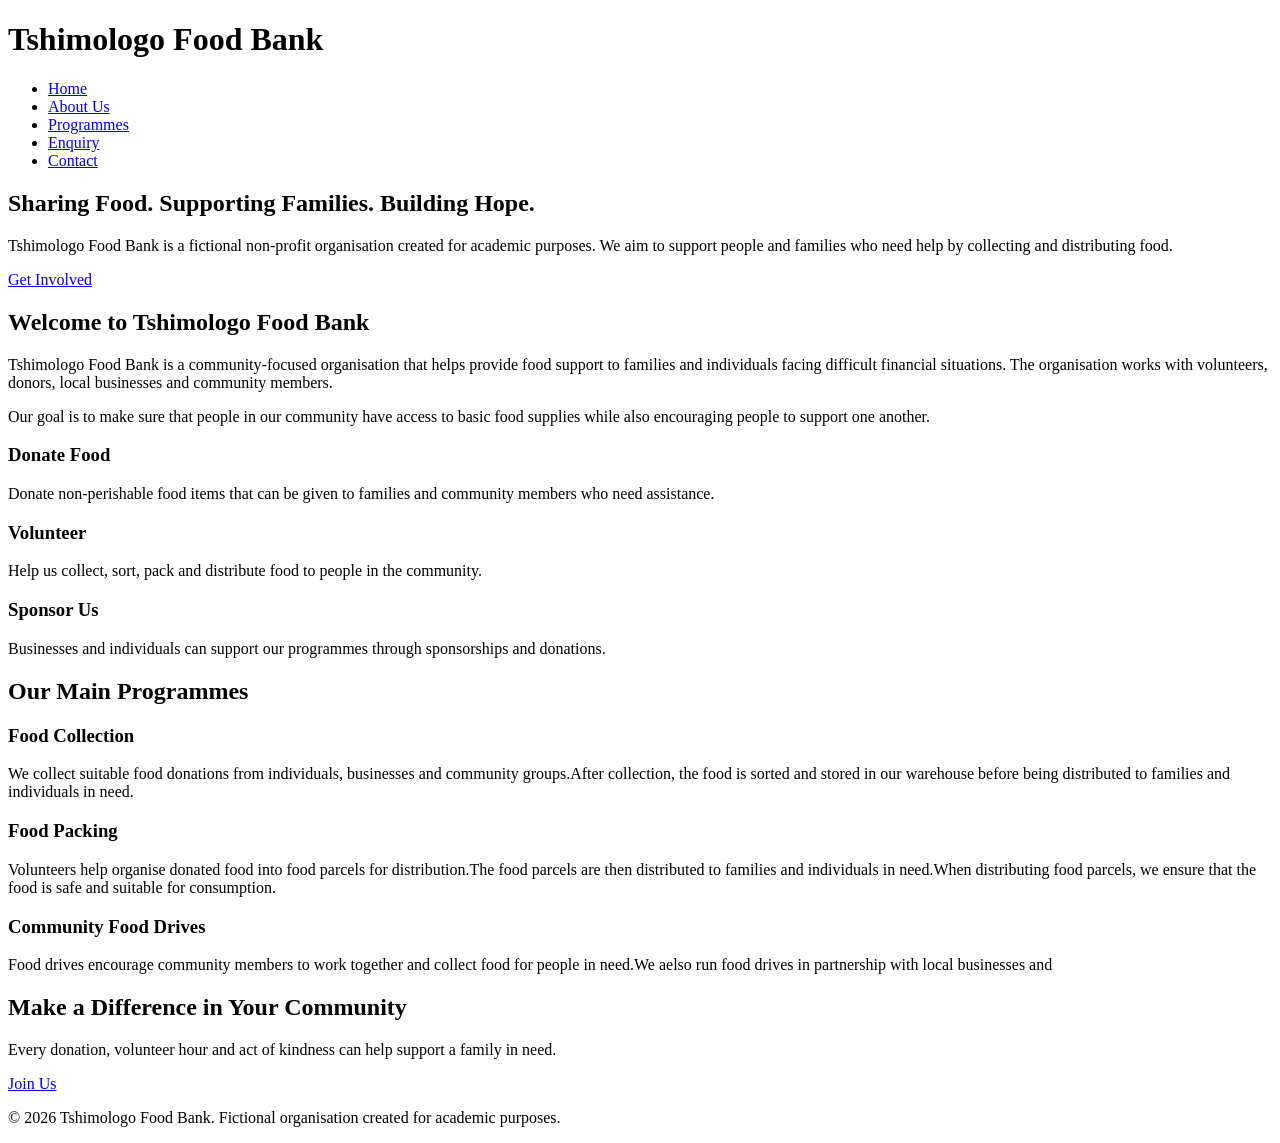
==== index.html @ 22984b60 "second commit" ====
<!DOCTYPE html>
<html lang="en">
<head>
    <meta charset="UTF-8">
    <meta name="viewport" content="width=device-width, initial-scale=1.0">
    <title>Tshimologo Food Bank | Home</title>
    <link rel="stylesheet" href="css/style.css">
</head>

<body>

<header class="site-header">
    <div class="container">
        <h1>Tshimologo Food Bank</h1>

        <nav>
            <ul class="nav-list">
                <li><a href="index.html" class="active">Home</a></li>
                <li><a href="about.html">About Us</a></li>
                <li><a href="services.html">Programmes</a></li>
                <li><a href="enquiry.html">Enquiry</a></li>
                <li><a href="contact.html">Contact</a></li>
            </ul>
        </nav>
    </div>
</header>

<main>

    <section class="hero">
        <div class="container">
            <h2>Sharing Food. Supporting Families. Building Hope.</h2>

            <p>
                Tshimologo Food Bank is a fictional non-profit organisation
                created for academic purposes. We aim to support people and
                families who need help by collecting and distributing food.
            </p>

            <a href="enquiry.html" class="button">Get Involved</a>
        </div>
    </section>

    <section class="section">
        <div class="container">

            <h2>Welcome to Tshimologo Food Bank</h2>

            <p>
                Tshimologo Food Bank is a community-focused organisation that
                helps provide food support to families and individuals facing
                difficult financial situations. The organisation works with
                volunteers, donors, local businesses and community members.
            </p>

            <p>
                Our goal is to make sure that people in our community have
                access to basic food supplies while also encouraging people
                to support one another.
            </p>

            <div class="card-grid">

                <article class="card">
                    <h3>Donate Food</h3>
                    <p>
                        Donate non-perishable food items that can be given to
                        families and community members who need assistance.
                    </p>
                </article>

                <article class="card">
                    <h3>Volunteer</h3>
                    <p>
                        Help us collect, sort, pack and distribute food to
                        people in the community.
                    </p>
                </article>

                <article class="card">
                    <h3>Sponsor Us</h3>
                    <p>
                        Businesses and individuals can support our programmes
                        through sponsorships and donations.
                    </p>
                </article>

            </div>
        </div>
    </section>

    <section class="section light-section">
        <div class="container">

            <h2>Our Main Programmes</h2>

            <div class="card-grid">

                <article class="card">
                    <h3>Food Collection</h3>
                    <p>
                        We collect suitable food donations from individuals,
                        businesses and community groups.After collection, the food is sorted and stored in our warehouse before being distributed to families and individuals in need.
                    </p>
                </article>

                <article class="card">
                    <h3>Food Packing</h3>
                    <p>
                        Volunteers help organise donated food into food
                        parcels for distribution.The food parcels are then distributed to families and individuals in need.When distributing food parcels, we ensure that the food is safe and suitable for consumption.
                    </p>
                </article>

                <article class="card">
                    <h3>Community Food Drives</h3>
                    <p>
                        Food drives encourage community members to work
                        together and collect food for people in need.We aelso run food drives in partnership with local businesses and
                    </p>
                </article>

            </div>

        </div>
    </section>

    <section class="cta">
        <div class="container">
            <h2>Make a Difference in Your Community</h2>

            <p>
                Every donation, volunteer hour and act of kindness can help
                support a family in need.
            </p>

            <a href="enquiry.html" class="button">Join Us</a>
        </div>
    </section>

</main>

<footer class="site-footer">
    <div class="container">
        <p>
            &copy; 2026 Tshimologo Food Bank. Fictional organisation created
            for academic purposes.
        </p>
    </div>
</footer>

<script src="js/script.js"></script>

</body>
</html>
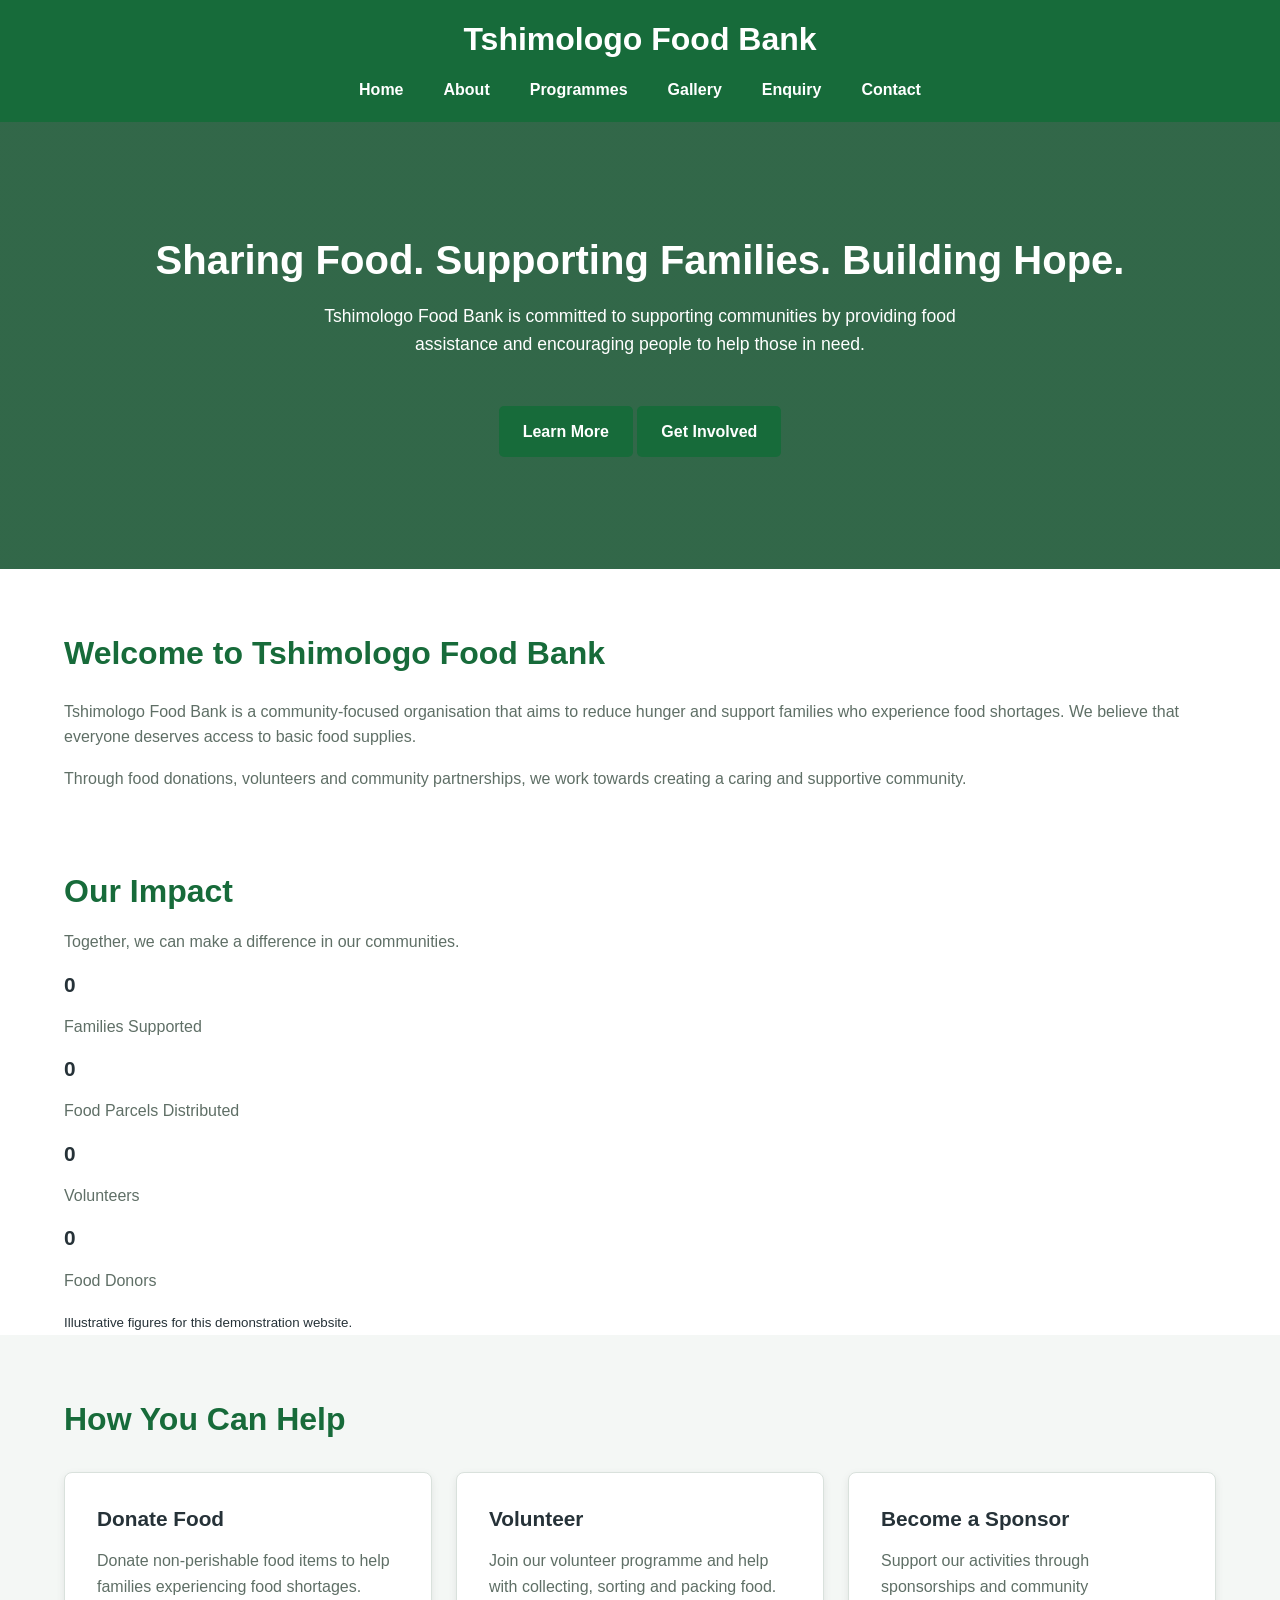
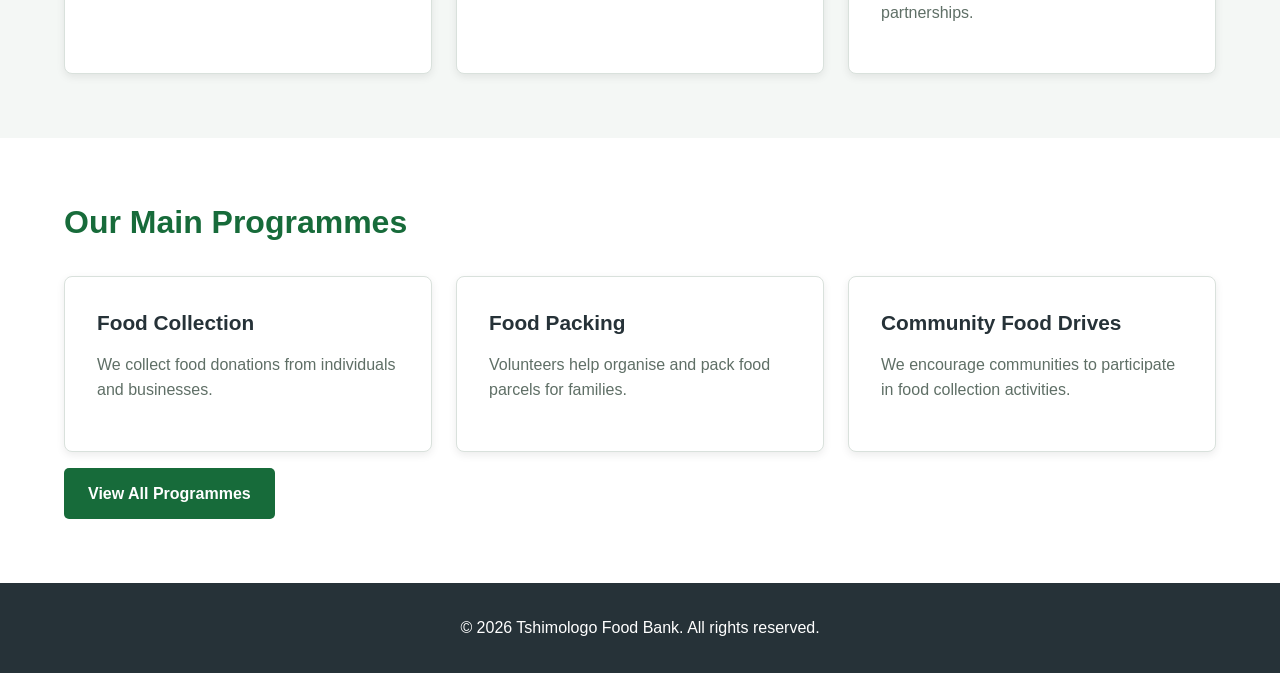
==== commit 50b92cb8: "Complete Part 3 website improvements and SEO implementation" ====
--- a/index.html
+++ b/index.html
@@ -1,155 +1,200 @@
 <!DOCTYPE html>
 <html lang="en">
+
 <head>
     <meta charset="UTF-8">
-    <meta name="viewport" content="width=device-width, initial-scale=1.0">
+    <meta name="viewport" content="width=device-width, initial-scale=1.0"
+    >
+
     <title>Tshimologo Food Bank | Home</title>
-    <link rel="stylesheet" href="css/style.css">
+
+    <meta name="description"
+        content="Welcome to Tshimologo Food Bank. We support communities through food donations, volunteering and community programmes.">
+
+    <meta name="keywords"
+        content="Tshimologo Food Bank, food donations, food bank, community support, volunteering">
+
+    <link rel="stylesheet" href="style/style.css">
 </head>
 
 <body>
 
-<header class="site-header">
+    <header>
+        <div class="container">
+            <h1>Tshimologo Food Bank</h1>
+
+            <nav>
+                <ul>
+                    <li><a href="index.html">Home</a></li>
+                    <li><a href="about.html">About</a></li>
+                    <li><a href="services.html">Programmes</a></li>
+                    <li><a href="gallery.html">Gallery</a></li>
+                    <li><a href="enquiry.html">Enquiry</a></li>
+                    <li><a href="contact.html">Contact</a></li>
+                </ul>
+            </nav>
+        </div>
+    </header>
+
+    <main>
+
+        <section class="hero">
+            <div class="container">
+                <h2>Sharing Food. Supporting Families. Building Hope.</h2>
+
+                <p>
+                    Tshimologo Food Bank is committed to supporting
+                    communities by providing food assistance and
+                    encouraging people to help those in need.
+                </p>
+
+                <a href="about.html" class="btn">Learn More</a>
+                <a href="enquiry.html" class="btn">Get Involved</a>
+            </div>
+        </section>
+
+        <section class="section">
+            <div class="container">
+
+                <h2>Welcome to Tshimologo Food Bank</h2>
+
+                <p>
+                    Tshimologo Food Bank is a community-focused
+                    organisation that aims to reduce hunger and
+                    support families who experience food shortages.
+                    We believe that everyone deserves access to
+                    basic food supplies.
+                </p>
+
+                <p>
+                    Through food donations, volunteers and
+                    community partnerships, we work towards
+                    creating a caring and supportive community.
+                </p>
+
+            </div>
+        </section>
+
+        <!-- Our Impact Section -->
+<section class="statistics">
     <div class="container">
-        <h1>Tshimologo Food Bank</h1>
-
-        <nav>
-            <ul class="nav-list">
-                <li><a href="index.html" class="active">Home</a></li>
-                <li><a href="about.html">About Us</a></li>
-                <li><a href="services.html">Programmes</a></li>
-                <li><a href="enquiry.html">Enquiry</a></li>
-                <li><a href="contact.html">Contact</a></li>
-            </ul>
-        </nav>
+
+        <h2>Our Impact</h2>
+        <p>Together, we can make a difference in our communities.</p>
+
+        <div class="stats-container">
+
+            <div class="stat-box">
+                <h3 class="counter" data-target="500">0</h3>
+                <p>Families Supported</p>
+            </div>
+
+            <div class="stat-box">
+                <h3 class="counter" data-target="1000">0</h3>
+                <p>Food Parcels Distributed</p>
+            </div>
+
+            <div class="stat-box">
+                <h3 class="counter" data-target="100">0</h3>
+                <p>Volunteers</p>
+            </div>
+
+            <div class="stat-box">
+                <h3 class="counter" data-target="50">0</h3>
+                <p>Food Donors</p>
+            </div>
+
+        </div>
+
+        <small>Illustrative figures for this demonstration website.</small>
+
     </div>
-</header>
-
-<main>
-
-    <section class="hero">
+</section>
+
+        <section class="section light-section">
+            <div class="container">
+
+                <h2>How You Can Help</h2>
+
+                <div class="card-grid">
+
+                    <div class="card">
+                        <h3>Donate Food</h3>
+                        <p>
+                            Donate non-perishable food items to
+                            help families experiencing food shortages.
+                        </p>
+                    </div>
+
+                    <div class="card">
+                        <h3>Volunteer</h3>
+                        <p>
+                            Join our volunteer programme and help
+                            with collecting, sorting and packing food.
+                        </p>
+                    </div>
+
+                    <div class="card">
+                        <h3>Become a Sponsor</h3>
+                        <p>
+                            Support our activities through
+                            sponsorships and community partnerships.
+                        </p>
+                    </div>
+
+                </div>
+
+            </div>
+        </section>
+
+        <section class="section">
+            <div class="container">
+
+                <h2>Our Main Programmes</h2>
+
+                <div class="card-grid">
+
+                    <div class="card">
+                        <h3>Food Collection</h3>
+                        <p>
+                            We collect food donations from
+                            individuals and businesses.
+                        </p>
+                    </div>
+
+                    <div class="card">
+                        <h3>Food Packing</h3>
+                        <p>
+                            Volunteers help organise and pack
+                            food parcels for families.
+                        </p>
+                    </div>
+
+                    <div class="card">
+                        <h3>Community Food Drives</h3>
+                        <p>
+                            We encourage communities to participate
+                            in food collection activities.
+                        </p>
+                    </div>
+
+                </div>
+
+                <a href="services.html" class="btn">View All Programmes</a>
+
+            </div>
+        </section>
+
+    </main>
+
+    <footer>
         <div class="container">
-            <h2>Sharing Food. Supporting Families. Building Hope.</h2>
-
-            <p>
-                Tshimologo Food Bank is a fictional non-profit organisation
-                created for academic purposes. We aim to support people and
-                families who need help by collecting and distributing food.
-            </p>
-
-            <a href="enquiry.html" class="button">Get Involved</a>
+            <p>&copy; <span id="currentYear">2026</span>
+                Tshimologo Food Bank. All rights reserved.</p>
         </div>
-    </section>
-
-    <section class="section">
-        <div class="container">
-
-            <h2>Welcome to Tshimologo Food Bank</h2>
-
-            <p>
-                Tshimologo Food Bank is a community-focused organisation that
-                helps provide food support to families and individuals facing
-                difficult financial situations. The organisation works with
-                volunteers, donors, local businesses and community members.
-            </p>
-
-            <p>
-                Our goal is to make sure that people in our community have
-                access to basic food supplies while also encouraging people
-                to support one another.
-            </p>
-
-            <div class="card-grid">
-
-                <article class="card">
-                    <h3>Donate Food</h3>
-                    <p>
-                        Donate non-perishable food items that can be given to
-                        families and community members who need assistance.
-                    </p>
-                </article>
-
-                <article class="card">
-                    <h3>Volunteer</h3>
-                    <p>
-                        Help us collect, sort, pack and distribute food to
-                        people in the community.
-                    </p>
-                </article>
-
-                <article class="card">
-                    <h3>Sponsor Us</h3>
-                    <p>
-                        Businesses and individuals can support our programmes
-                        through sponsorships and donations.
-                    </p>
-                </article>
-
-            </div>
-        </div>
-    </section>
-
-    <section class="section light-section">
-        <div class="container">
-
-            <h2>Our Main Programmes</h2>
-
-            <div class="card-grid">
-
-                <article class="card">
-                    <h3>Food Collection</h3>
-                    <p>
-                        We collect suitable food donations from individuals,
-                        businesses and community groups.After collection, the food is sorted and stored in our warehouse before being distributed to families and individuals in need.
-                    </p>
-                </article>
-
-                <article class="card">
-                    <h3>Food Packing</h3>
-                    <p>
-                        Volunteers help organise donated food into food
-                        parcels for distribution.The food parcels are then distributed to families and individuals in need.When distributing food parcels, we ensure that the food is safe and suitable for consumption.
-                    </p>
-                </article>
-
-                <article class="card">
-                    <h3>Community Food Drives</h3>
-                    <p>
-                        Food drives encourage community members to work
-                        together and collect food for people in need.We aelso run food drives in partnership with local businesses and
-                    </p>
-                </article>
-
-            </div>
-
-        </div>
-    </section>
-
-    <section class="cta">
-        <div class="container">
-            <h2>Make a Difference in Your Community</h2>
-
-            <p>
-                Every donation, volunteer hour and act of kindness can help
-                support a family in need.
-            </p>
-
-            <a href="enquiry.html" class="button">Join Us</a>
-        </div>
-    </section>
-
-</main>
-
-<footer class="site-footer">
-    <div class="container">
-        <p>
-            &copy; 2026 Tshimologo Food Bank. Fictional organisation created
-            for academic purposes.
-        </p>
-    </div>
-</footer>
-
-<script src="js/script.js"></script>
+    </footer>
+
+    <script src="js/script.js"></script>
 
 </body>
 </html>
--- a/style/style.css
+++ b/style/style.css
@@ -0,0 +1,520 @@
+/* =========================================
+   TSHIMOLOGO FOOD BANK
+   Main CSS Stylesheet
+   ========================================= */
+
+/* 1. CSS RESET */
+
+* {
+    margin: 0;
+    padding: 0;
+    box-sizing: border-box;
+}
+
+html {
+    scroll-behavior: smooth;
+}
+
+body {
+    font-family: Arial, Helvetica, sans-serif;
+    line-height: 1.6;
+    color: #263238;
+    background-color: #ffffff;
+}
+
+/* 2. COLOUR VARIABLES */
+
+:root {
+    --primary: #176b3a;
+    --primary-dark: #0e4d29;
+    --secondary: #f4b942;
+    --dark: #263238;
+    --light: #f4f7f5;
+    --white: #ffffff;
+    --border: #d9e1dc;
+    --text-light: #5f6f66;
+}
+
+/* 3. GENERAL STYLING */
+
+.container {
+    width: 90%;
+    max-width: 1200px;
+    margin: auto;
+}
+
+section {
+    scroll-margin-top: 20px;
+}
+
+h1, h2, h3 {
+    line-height: 1.3;
+    margin-bottom: 1rem;
+}
+
+h2 {
+    color: var(--primary);
+    font-size: 2rem;
+}
+
+h3 {
+    color: var(--dark);
+    font-size: 1.3rem;
+}
+
+p {
+    margin-bottom: 1rem;
+    color: var(--text-light);
+}
+
+img {
+    max-width: 100%;
+    display: block;
+}
+
+/* 4. HEADER AND NAVIGATION */
+
+header {
+    background-color: var(--primary);
+    color: var(--white);
+    padding: 1.2rem 0;
+}
+
+header h1 {
+    color: var(--white);
+    text-align: center;
+    margin-bottom: 1rem;
+}
+
+nav ul {
+    display: flex;
+    justify-content: center;
+    flex-wrap: wrap;
+    list-style: none;
+    gap: 1.5rem;
+}
+
+nav a {
+    color: var(--white);
+    text-decoration: none;
+    font-weight: bold;
+    padding: 0.5rem;
+    transition: 0.3s ease;
+}
+
+nav a:hover,
+nav a:focus {
+    color: var(--secondary);
+    text-decoration: underline;
+}
+
+/* 5. HERO SECTION */
+
+.hero {
+    background: linear-gradient(
+        rgba(14, 77, 41, 0.85),
+        rgba(14, 77, 41, 0.85)
+    ),
+    url("../img/food-donation.jpg");
+
+    background-size: cover;
+    background-position: center;
+    color: var(--white);
+    text-align: center;
+    padding: 7rem 1rem;
+}
+
+.hero h2 {
+    color: var(--white);
+    font-size: 2.5rem;
+}
+
+.hero p {
+    color: var(--white);
+    max-width: 700px;
+    margin: 1rem auto 2rem;
+    font-size: 1.1rem;
+}
+
+/* 6. PAGE BANNER */
+
+.page-banner {
+    background-color: var(--light);
+    text-align: center;
+    padding: 3rem 1rem;
+}
+
+.page-banner h2 {
+    font-size: 2.3rem;
+}
+
+.page-banner p {
+    margin-bottom: 0;
+}
+
+/* 7. SECTIONS */
+
+.section {
+    padding: 4rem 0;
+}
+
+.light-section {
+    background-color: var(--light);
+}
+
+.section h2 {
+    margin-bottom: 1.5rem;
+}
+
+/* 8. BUTTONS */
+
+.btn {
+    display: inline-block;
+    background-color: var(--primary);
+    color: var(--white);
+    padding: 0.8rem 1.5rem;
+    border: none;
+    border-radius: 5px;
+    text-decoration: none;
+    font-weight: bold;
+    cursor: pointer;
+    margin-top: 1rem;
+    transition: 0.3s ease;
+}
+
+.btn:hover,
+.btn:focus {
+    background-color: var(--primary-dark);
+    transform: translateY(-3px);
+}
+
+/* 9. CARD GRID */
+
+.card-grid {
+    display: grid;
+    grid-template-columns: repeat(3, 1fr);
+    gap: 1.5rem;
+    margin-top: 2rem;
+}
+
+.card {
+    background-color: var(--white);
+    padding: 2rem;
+    border-radius: 8px;
+    border: 1px solid var(--border);
+    box-shadow: 0 3px 8px rgba(0, 0, 0, 0.08);
+    transition: 0.3s ease;
+}
+
+.card:hover {
+    transform: translateY(-5px);
+    box-shadow: 0 6px 15px rgba(0, 0, 0, 0.15);
+}
+
+/* 10. GALLERY */
+
+.gallery-grid {
+    display: grid;
+    grid-template-columns: repeat(3, 1fr);
+    gap: 1.5rem;
+    margin-top: 2rem;
+}
+
+.gallery-item {
+    background-color: var(--white);
+    border: 1px solid var(--border);
+    border-radius: 8px;
+    overflow: hidden;
+    box-shadow: 0 3px 8px rgba(0, 0, 0, 0.08);
+    transition: 0.3s ease;
+    cursor: pointer;
+}
+
+.gallery-item:hover {
+    transform: translateY(-5px);
+}
+
+.gallery-item img {
+    width: 100%;
+    height: 220px;
+    object-fit: cover;
+}
+
+.gallery-caption {
+    padding: 1.2rem;
+}
+
+/* 11. LIGHTBOX */
+
+.lightbox {
+    display: none;
+    position: fixed;
+    z-index: 1000;
+    inset: 0;
+    background-color: rgba(0, 0, 0, 0.9);
+    justify-content: center;
+    align-items: center;
+    padding: 2rem;
+}
+
+.lightbox.active {
+    display: flex;
+}
+
+.lightbox img {
+    max-width: 90%;
+    max-height: 80vh;
+    border-radius: 8px;
+}
+
+.lightbox-close {
+    position: absolute;
+    top: 20px;
+    right: 35px;
+    color: white;
+    font-size: 2.5rem;
+    cursor: pointer;
+    background: none;
+    border: none;
+}
+
+/* 12. FORMS */
+
+form {
+    max-width: 700px;
+    margin: 2rem auto;
+    background-color: var(--white);
+    padding: 2rem;
+    border-radius: 8px;
+    box-shadow: 0 3px 10px rgba(0, 0, 0, 0.08);
+}
+
+form label {
+    display: block;
+    margin-top: 1rem;
+    font-weight: bold;
+}
+
+form input,
+form select,
+form textarea {
+    width: 100%;
+    padding: 0.9rem;
+    margin-top: 0.4rem;
+    border: 1px solid var(--border);
+    border-radius: 5px;
+    font-family: inherit;
+    font-size: 1rem;
+}
+
+form input:focus,
+form select:focus,
+form textarea:focus {
+    outline: 2px solid var(--primary);
+    border-color: var(--primary);
+}
+
+form textarea {
+    resize: vertical;
+}
+
+.form-message {
+    margin-top: 1rem;
+    font-weight: bold;
+    color: var(--primary);
+}
+
+/* 13. SEARCH BOX */
+
+.search-box {
+    width: 100%;
+    max-width: 600px;
+    padding: 1rem;
+    margin: 1.5rem auto;
+    display: block;
+    border: 1px solid var(--border);
+    border-radius: 5px;
+    font-size: 1rem;
+}
+
+/* 14. ACCORDION */
+
+.accordion-button {
+    width: 100%;
+    padding: 1rem;
+    background-color: var(--primary);
+    color: var(--white);
+    border: none;
+    text-align: left;
+    cursor: pointer;
+    font-size: 1rem;
+    margin-top: 0.5rem;
+}
+
+.accordion-content {
+    display: none;
+    padding: 1rem;
+    background-color: var(--light);
+}
+
+.accordion-content.active {
+    display: block;
+}
+
+/* 15. TABS */
+
+.tab-buttons {
+    display: flex;
+    flex-wrap: wrap;
+    gap: 0.5rem;
+    margin: 1.5rem 0;
+}
+
+.tab-button {
+    background-color: var(--light);
+    border: 1px solid var(--border);
+    padding: 0.8rem 1rem;
+    cursor: pointer;
+}
+
+.tab-button.active {
+    background-color: var(--primary);
+    color: var(--white);
+}
+
+.tab-content {
+    display: none;
+    padding: 1.5rem;
+    background-color: var(--light);
+}
+
+.tab-content.active {
+    display: block;
+}
+
+/* 16. MAP */
+
+.map-container {
+    width: 100%;
+    height: 400px;
+    margin-top: 2rem;
+    border-radius: 8px;
+    overflow: hidden;
+}
+
+.map-container iframe {
+    width: 100%;
+    height: 100%;
+    border: 0;
+}
+
+/* 17. ANIMATIONS */
+
+.fade-in {
+    animation: fadeIn 1s ease-in;
+}
+
+@keyframes fadeIn {
+    from {
+        opacity: 0;
+        transform: translateY(20px);
+    }
+
+    to {
+        opacity: 1;
+        transform: translateY(0);
+    }
+}
+
+/* 18. FOOTER */
+
+footer {
+    background-color: var(--dark);
+    color: var(--white);
+    text-align: center;
+    padding: 2rem 1rem;
+}
+
+footer p {
+    color: var(--white);
+    margin-bottom: 0;
+}
+
+/* 19. TABLET RESPONSIVENESS */
+
+@media (max-width: 900px) {
+
+    .card-grid,
+    .gallery-grid {
+        grid-template-columns: repeat(2, 1fr);
+    }
+
+    .hero h2 {
+        font-size: 2rem;
+    }
+}
+
+/* 20. MOBILE RESPONSIVENESS */
+
+@media (max-width: 600px) {
+
+    .card-grid,
+    .gallery-grid {
+        grid-template-columns: 1fr;
+    }
+
+    nav ul {
+        flex-direction: column;
+        align-items: center;
+        gap: 0.5rem;
+    }
+
+    .hero {
+        padding: 4rem 1rem;
+    }
+
+    .hero h2 {
+        font-size: 1.7rem;
+    }
+
+    .section {
+        padding: 2.5rem 0;
+    }
+
+    form {
+        padding: 1.2rem;
+    }
+
+    .tab-buttons {
+        flex-direction: column;
+    }
+
+    .tab-button {
+        width: 100%;
+    }
+}
+
+/* 21. ACCESSIBILITY */
+
+button:focus,
+a:focus,
+input:focus,
+textarea:focus,
+select:focus {
+    outline-offset: 3px;
+}
+
+/* 22. REDUCED MOTION */
+
+@media (prefers-reduced-motion: reduce) {
+    html {
+        scroll-behavior: auto;
+    }
+
+    *,
+    *::before,
+    *::after {
+        animation-duration: 0.01ms !important;
+        transition-duration: 0.01ms !important;
+    }
+}
